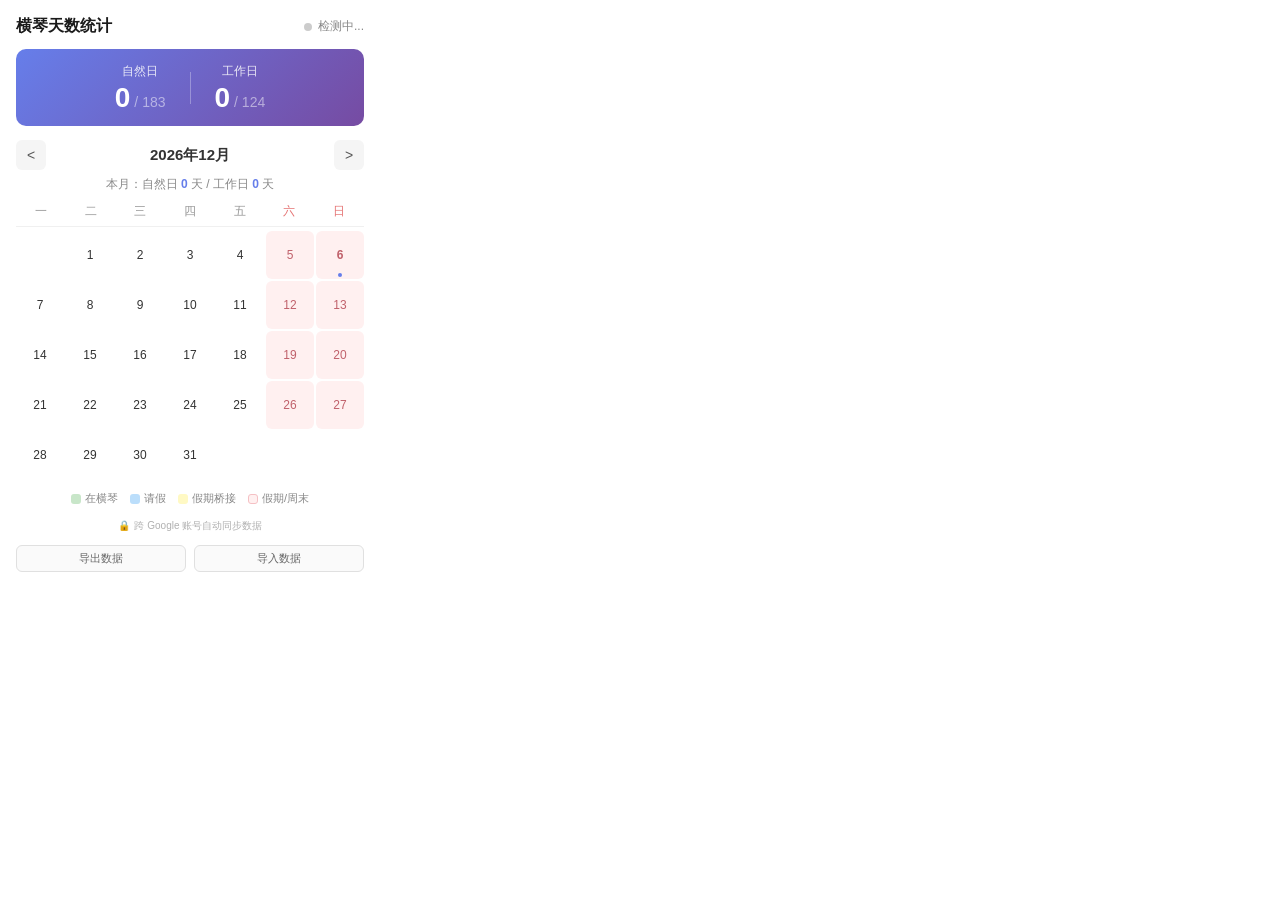
==== popup/popup.html @ 44007762 "feat: v2.2.0 导出/导入数据、启动性能优化 - 新增导出/导入按钮，备份恢复 day_* 状态为 JSON 文件 - 启动分层加载：sync 优先渲染，GPS 日志延迟加载 - 取消手动标" ====
<!DOCTYPE html>
<html lang="zh-CN">
<head>
  <meta charset="UTF-8">
  <meta name="viewport" content="width=device-width, initial-scale=1.0">
  <title>横琴驻留统计</title>
  <link rel="stylesheet" href="popup.css">
</head>
<body>
  <div class="container">
    <!-- 标题栏 -->
    <header class="header">
      <h1>横琴天数统计</h1>
      <div class="location-status" id="locationStatus">
        <span class="status-dot" id="statusDot"></span>
        <span id="statusText">检测中...</span>
      </div>
    </header>

    <!-- 年度统计 -->
    <div class="stats-bar">
      <div class="stat-item">
        <span class="stat-label">自然日</span>
        <div class="stat-numbers">
          <span class="stat-value" id="naturalDays">0</span>
          <span class="stat-target">/ 183</span>
        </div>
      </div>
      <div class="stat-divider"></div>
      <div class="stat-item">
        <span class="stat-label">工作日</span>
        <div class="stat-numbers">
          <span class="stat-value" id="workDays">0</span>
          <span class="stat-target">/ 124</span>
        </div>
      </div>
    </div>

    <!-- 月份导航 -->
    <div class="month-nav">
      <button class="nav-btn" id="prevMonth">&lt;</button>
      <span class="month-title" id="monthTitle">2026年1月</span>
      <button class="nav-btn" id="nextMonth">&gt;</button>
    </div>

    <!-- 当月小统计 -->
    <div class="month-stats" id="monthStats">
      <span>本月：自然日 <strong id="monthNatural">0</strong> 天 / 工作日 <strong id="monthWork">0</strong> 天</span>
    </div>

    <!-- 日历 -->
    <div class="calendar">
      <div class="calendar-header">
        <span>一</span><span>二</span><span>三</span><span>四</span><span>五</span>
        <span class="weekend">六</span><span class="weekend">日</span>
      </div>
      <div class="calendar-body" id="calendarBody"></div>
    </div>

    <!-- 图例 -->
    <div class="legend">
      <div class="legend-item">
        <span class="legend-dot hengqin"></span><span>在横琴</span>
      </div>
      <div class="legend-item">
        <span class="legend-dot leave"></span><span>请假</span>
      </div>
      <div class="legend-item">
        <span class="legend-dot bridged"></span><span>假期桥接</span>
      </div>
      <div class="legend-item">
        <span class="legend-dot holiday"></span><span>假期/周末</span>
      </div>
    </div>

    <div class="privacy-note">
      <span class="privacy-icon">&#x1f512;</span>
      跨 Google 账号自动同步数据
    </div>

    <div class="data-actions">
      <button class="data-btn" id="exportBtn">导出数据</button>
      <button class="data-btn" id="importBtn">导入数据</button>
      <input type="file" id="importFile" accept=".json" style="display:none">
      <div class="data-msg" id="dataMsg"></div>
    </div>
  </div>

  <script src="../utils/holidays.js"></script>
  <script src="../utils/location.js"></script>
  <script src="../utils/calculator.js"></script>
  <script src="popup.js"></script>
</body>
</html>
---- popup/popup.css ----
* {
  margin: 0;
  padding: 0;
  box-sizing: border-box;
}

body {
  width: 380px;
  height: min-content;
  font-family: -apple-system, BlinkMacSystemFont, "Segoe UI", "PingFang SC",
    "Hiragino Sans GB", "Microsoft YaHei", sans-serif;
  font-size: 13px;
  color: #333;
  background: #fff;
  overflow: hidden;
}

.container {
  padding: 16px;
}

/* 标题栏 */
.header {
  display: flex;
  justify-content: space-between;
  align-items: center;
  margin-bottom: 12px;
}

.header h1 {
  font-size: 16px;
  font-weight: 600;
  color: #1a1a1a;
}

.location-status {
  display: flex;
  align-items: center;
  gap: 6px;
  font-size: 12px;
  color: #888;
}

.status-dot {
  width: 8px;
  height: 8px;
  border-radius: 50%;
  background: #ccc;
}

.status-dot.active {
  background: #4CAF50;
  box-shadow: 0 0 4px rgba(76, 175, 80, 0.5);
}

.status-dot.inactive {
  background: #999;
}

.status-dot.error {
  background: #f44336;
}

/* 年度统计 */
.stats-bar {
  display: flex;
  align-items: center;
  justify-content: center;
  background: linear-gradient(135deg, #667eea 0%, #764ba2 100%);
  border-radius: 10px;
  padding: 14px 20px;
  margin-bottom: 14px;
  color: #fff;
}

.stat-item {
  display: flex;
  flex-direction: column;
  align-items: center;
  gap: 4px;
}

.stat-label {
  font-size: 12px;
  opacity: 0.85;
}

.stat-numbers {
  display: flex;
  align-items: baseline;
  gap: 4px;
}

.stat-value {
  font-size: 28px;
  font-weight: 700;
  line-height: 1;
}

.stat-target {
  font-size: 14px;
  opacity: 0.5;
  font-weight: 400;
}

.stat-divider {
  width: 1px;
  height: 32px;
  background: rgba(255, 255, 255, 0.3);
  margin: 0 24px;
}

/* 月份导航 */
.month-nav {
  display: flex;
  align-items: center;
  justify-content: space-between;
  margin-bottom: 6px;
}

.month-title {
  font-size: 15px;
  font-weight: 600;
}

.nav-btn {
  width: 30px;
  height: 30px;
  border: none;
  background: #f5f5f5;
  border-radius: 6px;
  cursor: pointer;
  font-size: 14px;
  color: #555;
  display: flex;
  align-items: center;
  justify-content: center;
  transition: background 0.15s;
}

.nav-btn:hover {
  background: #e8e8e8;
}

/* 当月统计 */
.month-stats {
  text-align: center;
  font-size: 12px;
  color: #888;
  margin-bottom: 10px;
}

.month-stats strong {
  color: #667eea;
}

/* 日历 */
.calendar {
  margin-bottom: 12px;
}

.calendar-header {
  display: grid;
  grid-template-columns: repeat(7, 1fr);
  text-align: center;
  font-size: 12px;
  color: #999;
  padding-bottom: 6px;
  border-bottom: 1px solid #f0f0f0;
  margin-bottom: 4px;
}

.calendar-header .weekend {
  color: #e57373;
}

.calendar-body {
  display: grid;
  grid-template-columns: repeat(7, 1fr);
  gap: 2px;
}

.calendar-day {
  position: relative;
  aspect-ratio: 1;
  display: flex;
  align-items: center;
  justify-content: center;
  border-radius: 6px;
  font-size: 12px;
  cursor: pointer;
  transition: all 0.15s;
  user-select: none;
}

.calendar-day:hover {
  outline: 2px solid #667eea;
  outline-offset: -2px;
}

.calendar-day.empty {
  cursor: default;
}

.calendar-day.empty:hover {
  outline: none;
}

.calendar-day.today {
  font-weight: 700;
}

.calendar-day.today::after {
  content: '';
  position: absolute;
  bottom: 2px;
  left: 50%;
  transform: translateX(-50%);
  width: 4px;
  height: 4px;
  border-radius: 50%;
  background: #667eea;
}

/* 非工作日（周末/假期）底色 */
.calendar-day.non-workday {
  color: #c0616b;
  background: #fff0f0;
}

/* 在横琴 */
.calendar-day.status-hengqin {
  background: #c8e6c9;
  color: #2e7d32;
  font-weight: 600;
}

/* 请假 */
.calendar-day.status-leave {
  background: #bbdefb;
  color: #1565c0;
  font-weight: 600;
}

/* 桥接 */
.calendar-day.status-bridged {
  background: #fff9c4;
  color: #f9a825;
  font-weight: 600;
}

/* 假期标记小角标 */
.calendar-day .holiday-badge {
  position: absolute;
  top: 1px;
  right: 2px;
  font-size: 8px;
  color: #e57373;
  line-height: 1;
}

/* 请假小标记 */
.calendar-day .leave-badge {
  position: absolute;
  bottom: 1px;
  right: 2px;
  font-size: 7px;
  color: #1565c0;
  line-height: 1;
}

/* 手动标记在横琴 */
.calendar-day .manual-badge {
  position: absolute;
  bottom: 1px;
  left: 2px;
  font-size: 7px;
  color: #2e7d32;
  line-height: 1;
}

/* 调休上班标记 */
.calendar-day .work-override-badge {
  position: absolute;
  top: 1px;
  left: 2px;
  font-size: 7px;
  color: #ff9800;
  line-height: 1;
}

/* 图例 */
.legend {
  display: flex;
  justify-content: center;
  gap: 12px;
  flex-wrap: wrap;
  margin-bottom: 8px;
}

.legend-item {
  display: flex;
  align-items: center;
  gap: 4px;
  font-size: 11px;
  color: #888;
}

.legend-dot {
  width: 10px;
  height: 10px;
  border-radius: 3px;
}

.legend-dot.hengqin {
  background: #c8e6c9;
}

.legend-dot.leave {
  background: #bbdefb;
}

.legend-dot.bridged {
  background: #fff9c4;
}

.legend-dot.holiday {
  background: #fff0f0;
  border: 1px solid #f5c0c4;
}

.privacy-note {
  text-align: center;
  font-size: 10px;
  color: #b0b0b0;
  line-height: 1.5;
  padding: 4px 8px;
}

.privacy-icon {
  font-size: 10px;
  margin-right: 2px;
}

/* 导出/导入按钮 */
.data-actions {
  display: flex;
  align-items: center;
  gap: 8px;
  margin-top: 8px;
  flex-wrap: wrap;
}

.data-btn {
  flex: 1;
  padding: 5px 0;
  border: 1px solid #e0e0e0;
  border-radius: 6px;
  background: #fafafa;
  color: #666;
  font-size: 11px;
  cursor: pointer;
  transition: background 0.15s, border-color 0.15s;
}

.data-btn:hover {
  background: #f0f0ff;
  border-color: #667eea;
  color: #667eea;
}

.data-msg {
  width: 100%;
  text-align: center;
  font-size: 11px;
  color: #4CAF50;
  min-height: 16px;
  line-height: 16px;
}

.data-msg.error {
  color: #f44336;
}

/* 右键菜单 */
.context-menu {
  position: fixed;
  background: #fff;
  border: 1px solid #e0e0e0;
  border-radius: 8px;
  box-shadow: 0 4px 16px rgba(0, 0, 0, 0.15);
  z-index: 200;
  min-width: 140px;
  overflow: hidden;
}

.context-menu-header {
  padding: 8px 12px 4px;
  font-size: 11px;
  color: #999;
  border-bottom: 1px solid #f0f0f0;
}

.context-menu-item {
  padding: 8px 12px;
  font-size: 13px;
  color: #333;
  cursor: pointer;
  transition: background 0.1s;
}

.context-menu-item:hover {
  background: #f0f0ff;
  color: #667eea;
}

.context-menu-divider {
  height: 1px;
  background: #f0f0f0;
  margin: 2px 0;
}

/* 点击日期的提示框 */
.day-tooltip {
  position: fixed;
  background: #333;
  color: #fff;
  padding: 6px 10px;
  border-radius: 6px;
  font-size: 12px;
  pointer-events: none;
  z-index: 100;
  white-space: nowrap;
  box-shadow: 0 2px 8px rgba(0, 0, 0, 0.2);
}
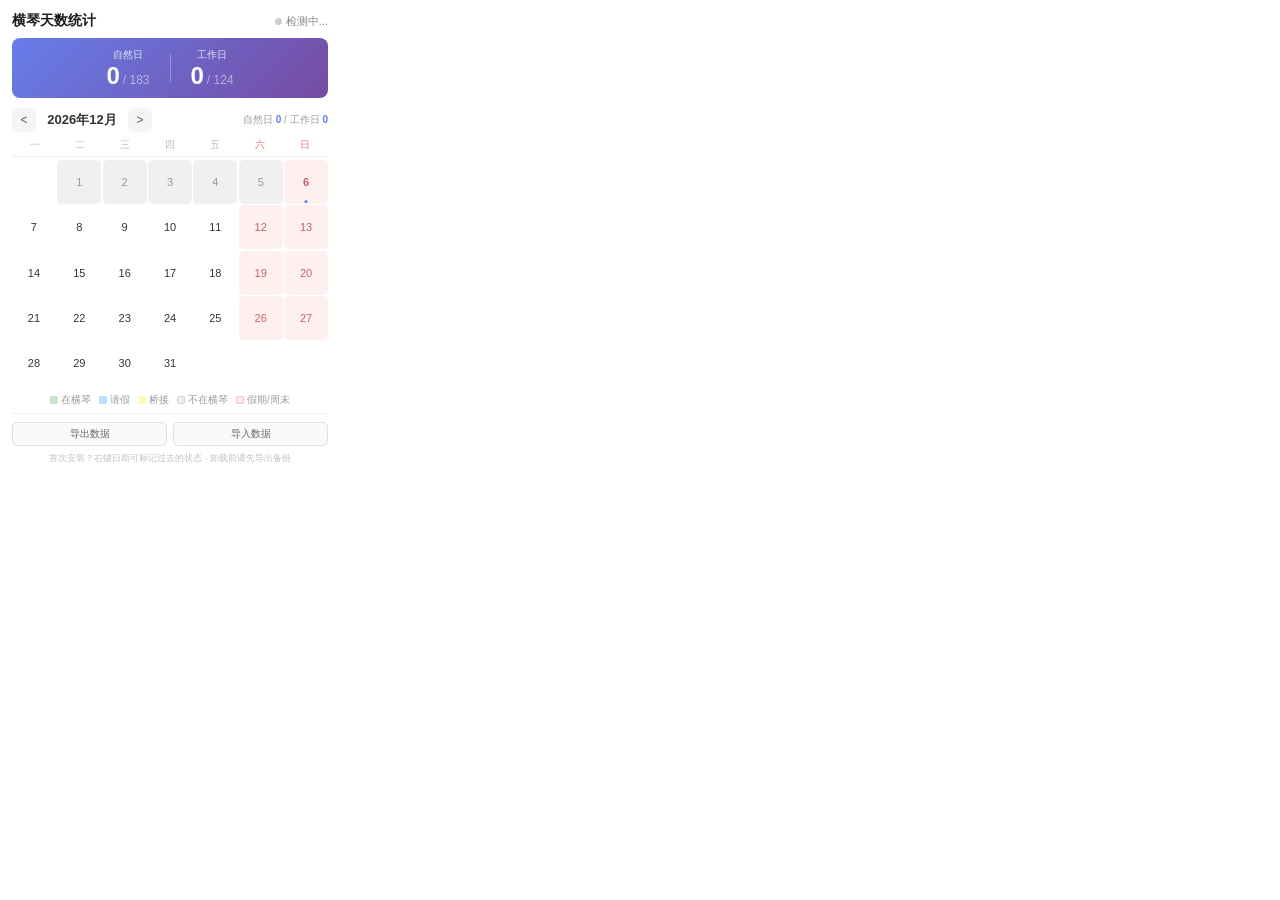
==== commit 8e0b0cbf: "feat: v2.3.0 紧凑布局重构、不在横琴灰色标记、底部提示说明 - popup 宽度 380→340px，间距/字号全面收紧 - 月份导航与当月统计合并为一行 - 导出/导入与提示文案整合到底" ====
--- a/popup/popup.html
+++ b/popup/popup.html
@@ -36,16 +36,16 @@
       </div>
     </div>
 
-    <!-- 月份导航 -->
-    <div class="month-nav">
-      <button class="nav-btn" id="prevMonth">&lt;</button>
-      <span class="month-title" id="monthTitle">2026年1月</span>
-      <button class="nav-btn" id="nextMonth">&gt;</button>
-    </div>
-
-    <!-- 当月小统计 -->
-    <div class="month-stats" id="monthStats">
-      <span>本月：自然日 <strong id="monthNatural">0</strong> 天 / 工作日 <strong id="monthWork">0</strong> 天</span>
+    <!-- 月份导航 + 当月统计 -->
+    <div class="month-bar">
+      <div class="month-nav">
+        <button class="nav-btn" id="prevMonth">&lt;</button>
+        <span class="month-title" id="monthTitle">2026年1月</span>
+        <button class="nav-btn" id="nextMonth">&gt;</button>
+      </div>
+      <div class="month-stats" id="monthStats">
+        <span>自然日 <strong id="monthNatural">0</strong> / 工作日 <strong id="monthWork">0</strong></span>
+      </div>
     </div>
 
     <!-- 日历 -->
@@ -66,23 +66,27 @@
         <span class="legend-dot leave"></span><span>请假</span>
       </div>
       <div class="legend-item">
-        <span class="legend-dot bridged"></span><span>假期桥接</span>
+        <span class="legend-dot bridged"></span><span>桥接</span>
+      </div>
+      <div class="legend-item">
+        <span class="legend-dot absent"></span><span>不在横琴</span>
       </div>
       <div class="legend-item">
         <span class="legend-dot holiday"></span><span>假期/周末</span>
       </div>
     </div>
 
-    <div class="privacy-note">
-      <span class="privacy-icon">&#x1f512;</span>
-      跨 Google 账号自动同步数据
-    </div>
-
-    <div class="data-actions">
-      <button class="data-btn" id="exportBtn">导出数据</button>
-      <button class="data-btn" id="importBtn">导入数据</button>
-      <input type="file" id="importFile" accept=".json" style="display:none">
+    <!-- 底部 -->
+    <div class="footer">
+      <div class="data-actions">
+        <button class="data-btn" id="exportBtn">导出数据</button>
+        <button class="data-btn" id="importBtn">导入数据</button>
+        <input type="file" id="importFile" accept=".json" style="display:none">
+      </div>
       <div class="data-msg" id="dataMsg"></div>
+      <div class="footer-tips">
+        首次安装？右键日期可标记过去的状态 · 卸载前请先导出备份
+      </div>
     </div>
   </div>
 
--- a/popup/popup.css
+++ b/popup/popup.css
@@ -5,18 +5,18 @@
 }
 
 body {
-  width: 380px;
+  width: 340px;
   height: min-content;
   font-family: -apple-system, BlinkMacSystemFont, "Segoe UI", "PingFang SC",
     "Hiragino Sans GB", "Microsoft YaHei", sans-serif;
-  font-size: 13px;
+  font-size: 12px;
   color: #333;
   background: #fff;
   overflow: hidden;
 }
 
 .container {
-  padding: 16px;
+  padding: 12px;
 }
 
 /* 标题栏 */
@@ -24,11 +24,11 @@
   display: flex;
   justify-content: space-between;
   align-items: center;
-  margin-bottom: 12px;
+  margin-bottom: 8px;
 }
 
 .header h1 {
-  font-size: 16px;
+  font-size: 14px;
   font-weight: 600;
   color: #1a1a1a;
 }
@@ -36,21 +36,21 @@
 .location-status {
   display: flex;
   align-items: center;
-  gap: 6px;
-  font-size: 12px;
+  gap: 4px;
+  font-size: 11px;
   color: #888;
 }
 
 .status-dot {
-  width: 8px;
-  height: 8px;
+  width: 7px;
+  height: 7px;
   border-radius: 50%;
   background: #ccc;
 }
 
 .status-dot.active {
   background: #4CAF50;
-  box-shadow: 0 0 4px rgba(76, 175, 80, 0.5);
+  box-shadow: 0 0 3px rgba(76, 175, 80, 0.5);
 }
 
 .status-dot.inactive {
@@ -67,9 +67,9 @@
   align-items: center;
   justify-content: center;
   background: linear-gradient(135deg, #667eea 0%, #764ba2 100%);
-  border-radius: 10px;
-  padding: 14px 20px;
-  margin-bottom: 14px;
+  border-radius: 8px;
+  padding: 10px 16px;
+  margin-bottom: 10px;
   color: #fff;
 }
 
@@ -77,60 +77,68 @@
   display: flex;
   flex-direction: column;
   align-items: center;
-  gap: 4px;
+  gap: 2px;
 }
 
 .stat-label {
-  font-size: 12px;
+  font-size: 10px;
   opacity: 0.85;
 }
 
 .stat-numbers {
   display: flex;
   align-items: baseline;
-  gap: 4px;
+  gap: 3px;
 }
 
 .stat-value {
-  font-size: 28px;
+  font-size: 24px;
   font-weight: 700;
   line-height: 1;
 }
 
 .stat-target {
-  font-size: 14px;
+  font-size: 12px;
   opacity: 0.5;
   font-weight: 400;
 }
 
 .stat-divider {
   width: 1px;
-  height: 32px;
+  height: 28px;
   background: rgba(255, 255, 255, 0.3);
-  margin: 0 24px;
-}
-
-/* 月份导航 */
-.month-nav {
+  margin: 0 20px;
+}
+
+/* 月份导航 + 当月统计合并一行 */
+.month-bar {
   display: flex;
   align-items: center;
   justify-content: space-between;
   margin-bottom: 6px;
 }
 
+.month-nav {
+  display: flex;
+  align-items: center;
+  gap: 6px;
+}
+
 .month-title {
-  font-size: 15px;
+  font-size: 13px;
   font-weight: 600;
+  min-width: 80px;
+  text-align: center;
 }
 
 .nav-btn {
-  width: 30px;
-  height: 30px;
+  width: 24px;
+  height: 24px;
   border: none;
   background: #f5f5f5;
-  border-radius: 6px;
+  border-radius: 5px;
   cursor: pointer;
-  font-size: 14px;
+  font-size: 12px;
   color: #555;
   display: flex;
   align-items: center;
@@ -142,12 +150,9 @@
   background: #e8e8e8;
 }
 
-/* 当月统计 */
 .month-stats {
-  text-align: center;
-  font-size: 12px;
-  color: #888;
-  margin-bottom: 10px;
+  font-size: 10px;
+  color: #999;
 }
 
 .month-stats strong {
@@ -156,18 +161,18 @@
 
 /* 日历 */
 .calendar {
-  margin-bottom: 12px;
+  margin-bottom: 8px;
 }
 
 .calendar-header {
   display: grid;
   grid-template-columns: repeat(7, 1fr);
   text-align: center;
-  font-size: 12px;
-  color: #999;
-  padding-bottom: 6px;
+  font-size: 10px;
+  color: #bbb;
+  padding-bottom: 4px;
   border-bottom: 1px solid #f0f0f0;
-  margin-bottom: 4px;
+  margin-bottom: 3px;
 }
 
 .calendar-header .weekend {
@@ -177,7 +182,7 @@
 .calendar-body {
   display: grid;
   grid-template-columns: repeat(7, 1fr);
-  gap: 2px;
+  gap: 1.5px;
 }
 
 .calendar-day {
@@ -186,16 +191,16 @@
   display: flex;
   align-items: center;
   justify-content: center;
-  border-radius: 6px;
-  font-size: 12px;
+  border-radius: 5px;
+  font-size: 11px;
   cursor: pointer;
   transition: all 0.15s;
   user-select: none;
 }
 
 .calendar-day:hover {
-  outline: 2px solid #667eea;
-  outline-offset: -2px;
+  outline: 1.5px solid #667eea;
+  outline-offset: -1.5px;
 }
 
 .calendar-day.empty {
@@ -213,11 +218,11 @@
 .calendar-day.today::after {
   content: '';
   position: absolute;
-  bottom: 2px;
+  bottom: 1px;
   left: 50%;
   transform: translateX(-50%);
-  width: 4px;
-  height: 4px;
+  width: 3px;
+  height: 3px;
   border-radius: 50%;
   background: #667eea;
 }
@@ -249,42 +254,45 @@
   font-weight: 600;
 }
 
-/* 假期标记小角标 */
+/* 不在横琴 */
+.calendar-day.status-absent {
+  background: #f0f0f0;
+  color: #999;
+}
+
+/* 角标 */
 .calendar-day .holiday-badge {
   position: absolute;
   top: 1px;
-  right: 2px;
-  font-size: 8px;
+  right: 1px;
+  font-size: 7px;
   color: #e57373;
   line-height: 1;
 }
 
-/* 请假小标记 */
 .calendar-day .leave-badge {
   position: absolute;
   bottom: 1px;
-  right: 2px;
-  font-size: 7px;
+  right: 1px;
+  font-size: 6px;
   color: #1565c0;
   line-height: 1;
 }
 
-/* 手动标记在横琴 */
 .calendar-day .manual-badge {
   position: absolute;
   bottom: 1px;
-  left: 2px;
-  font-size: 7px;
+  left: 1px;
+  font-size: 6px;
   color: #2e7d32;
   line-height: 1;
 }
 
-/* 调休上班标记 */
 .calendar-day .work-override-badge {
   position: absolute;
   top: 1px;
-  left: 2px;
-  font-size: 7px;
+  left: 1px;
+  font-size: 6px;
   color: #ff9800;
   line-height: 1;
 }
@@ -293,23 +301,23 @@
 .legend {
   display: flex;
   justify-content: center;
-  gap: 12px;
+  gap: 8px;
   flex-wrap: wrap;
-  margin-bottom: 8px;
+  margin-bottom: 6px;
 }
 
 .legend-item {
   display: flex;
   align-items: center;
-  gap: 4px;
-  font-size: 11px;
-  color: #888;
+  gap: 3px;
+  font-size: 10px;
+  color: #999;
 }
 
 .legend-dot {
-  width: 10px;
-  height: 10px;
-  border-radius: 3px;
+  width: 8px;
+  height: 8px;
+  border-radius: 2px;
 }
 
 .legend-dot.hengqin {
@@ -322,6 +330,11 @@
 
 .legend-dot.bridged {
   background: #fff9c4;
+}
+
+.legend-dot.absent {
+  background: #f0f0f0;
+  border: 1px solid #d0d0d0;
 }
 
 .legend-dot.holiday {
@@ -329,36 +342,27 @@
   border: 1px solid #f5c0c4;
 }
 
-.privacy-note {
-  text-align: center;
-  font-size: 10px;
-  color: #b0b0b0;
-  line-height: 1.5;
-  padding: 4px 8px;
-}
-
-.privacy-icon {
-  font-size: 10px;
-  margin-right: 2px;
-}
-
-/* 导出/导入按钮 */
+/* 底部区域 */
+.footer {
+  border-top: 1px solid #f0f0f0;
+  padding-top: 8px;
+  margin-top: 2px;
+}
+
 .data-actions {
   display: flex;
   align-items: center;
-  gap: 8px;
-  margin-top: 8px;
-  flex-wrap: wrap;
+  gap: 6px;
 }
 
 .data-btn {
   flex: 1;
-  padding: 5px 0;
+  padding: 4px 0;
   border: 1px solid #e0e0e0;
-  border-radius: 6px;
+  border-radius: 5px;
   background: #fafafa;
   color: #666;
-  font-size: 11px;
+  font-size: 10px;
   cursor: pointer;
   transition: background 0.15s, border-color 0.15s;
 }
@@ -372,14 +376,26 @@
 .data-msg {
   width: 100%;
   text-align: center;
-  font-size: 11px;
+  font-size: 10px;
   color: #4CAF50;
-  min-height: 16px;
-  line-height: 16px;
+  min-height: 0;
+  line-height: 14px;
+}
+
+.data-msg:empty {
+  display: none;
 }
 
 .data-msg.error {
   color: #f44336;
+}
+
+.footer-tips {
+  margin-top: 6px;
+  font-size: 9px;
+  color: #c0c0c0;
+  line-height: 1.5;
+  text-align: center;
 }
 
 /* 右键菜单 */
@@ -395,15 +411,15 @@
 }
 
 .context-menu-header {
-  padding: 8px 12px 4px;
-  font-size: 11px;
+  padding: 6px 10px 4px;
+  font-size: 10px;
   color: #999;
   border-bottom: 1px solid #f0f0f0;
 }
 
 .context-menu-item {
-  padding: 8px 12px;
-  font-size: 13px;
+  padding: 7px 10px;
+  font-size: 12px;
   color: #333;
   cursor: pointer;
   transition: background 0.1s;
@@ -420,14 +436,14 @@
   margin: 2px 0;
 }
 
-/* 点击日期的提示框 */
+/* 提示框 */
 .day-tooltip {
   position: fixed;
   background: #333;
   color: #fff;
-  padding: 6px 10px;
-  border-radius: 6px;
-  font-size: 12px;
+  padding: 5px 8px;
+  border-radius: 5px;
+  font-size: 11px;
   pointer-events: none;
   z-index: 100;
   white-space: nowrap;
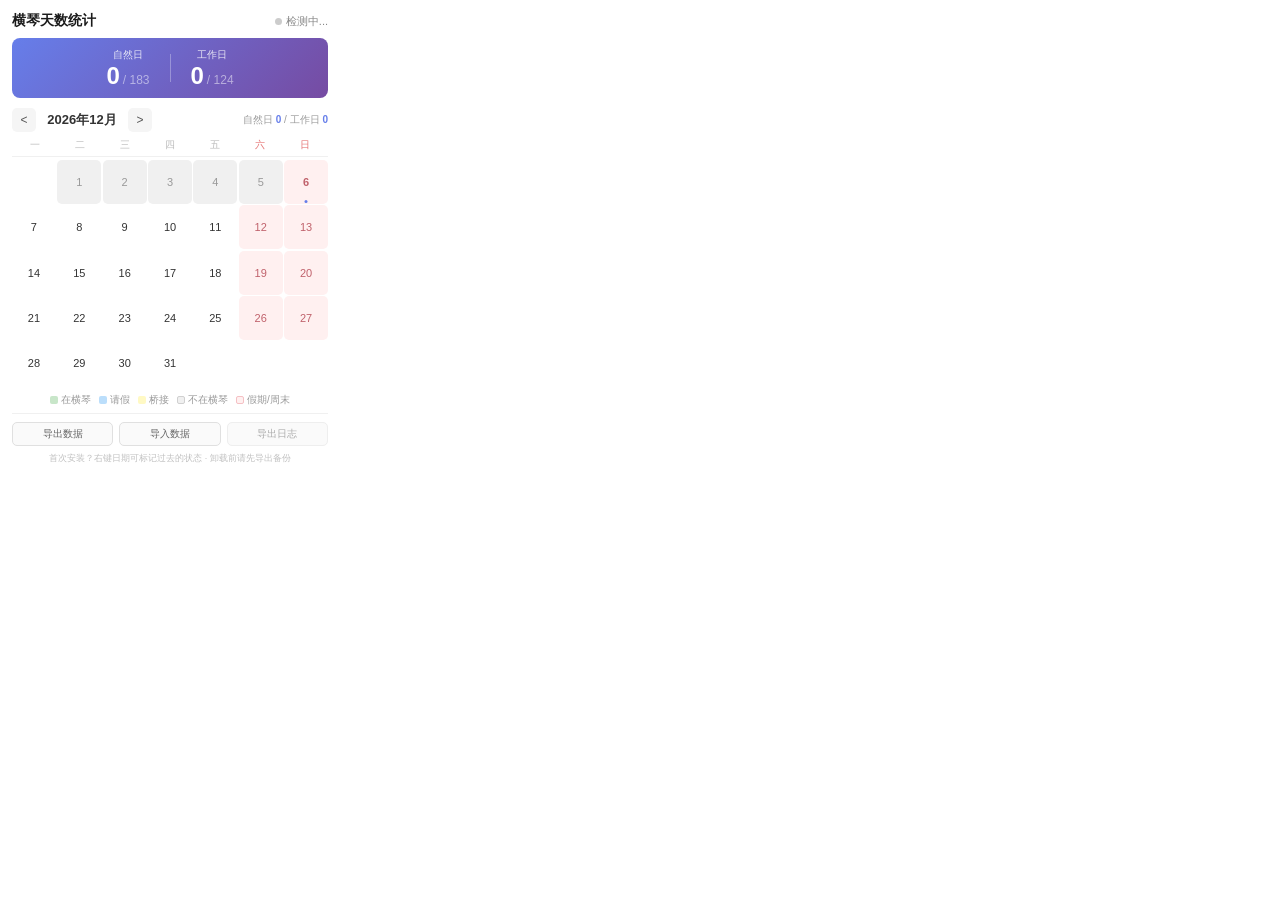
==== commit fdf1a047: "feat: 导出调试日志、取消假日右键禁用 - 新增"导出日志"按钮，导出 GPS 定位记录和错误日志 - 所有日期均可右键标记（不再禁用法定假日）  Co-Authored-By: Claude O" ====
--- a/popup/popup.html
+++ b/popup/popup.html
@@ -81,6 +81,7 @@
       <div class="data-actions">
         <button class="data-btn" id="exportBtn">导出数据</button>
         <button class="data-btn" id="importBtn">导入数据</button>
+        <button class="data-btn secondary" id="exportLogsBtn">导出日志</button>
         <input type="file" id="importFile" accept=".json" style="display:none">
       </div>
       <div class="data-msg" id="dataMsg"></div>
--- a/popup/popup.css
+++ b/popup/popup.css
@@ -371,6 +371,11 @@
   background: #f0f0ff;
   border-color: #667eea;
   color: #667eea;
+}
+
+.data-btn.secondary {
+  color: #aaa;
+  border-color: #eee;
 }
 
 .data-msg {
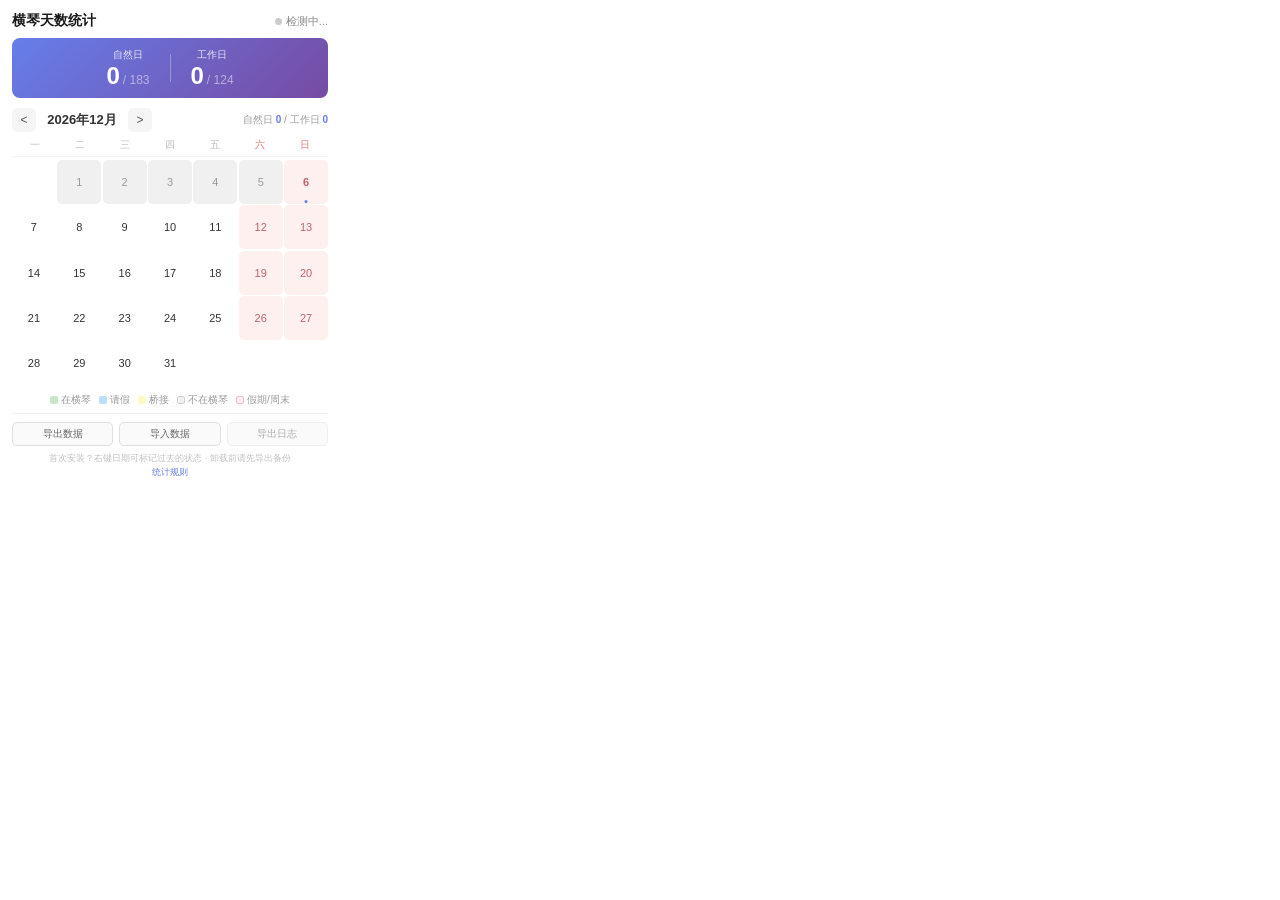
==== commit c015f1ef: "feat: 精简 tooltip、添加统计规则 info 面板 - tooltip 移除定位次数和拖拽圈选提示，只保留日期状态信息 - 底部新增「统计规则」链接，点击展开/收起规则说明面板 - 面板说" ====
--- a/popup/popup.html
+++ b/popup/popup.html
@@ -87,6 +87,18 @@
       <div class="data-msg" id="dataMsg"></div>
       <div class="footer-tips">
         首次安装？右键日期可标记过去的状态 · 卸载前请先导出备份
+        <br><a class="info-link" id="infoLink">统计规则</a>
+      </div>
+    </div>
+
+    <!-- 统计规则面板 -->
+    <div class="info-panel" id="infoPanel">
+      <div class="info-title">统计规则说明</div>
+      <div class="info-content">
+        <p><b>自然日</b>：工作日在横琴（GPS/手动标记/请假桥接）计入；非工作日仅通过假期桥接计入。请假按法定节假日处理。</p>
+        <p><b>工作日</b>：自然日集合 ∩ 工作日集合（周一至五非假日 + 调休上班日）。</p>
+        <p><b>假期桥接</b>：法定节假日段前一天和后一天都在横琴，则假期段内所有天自动桥接计入。</p>
+        <p><b>目标</b>：全年 183 自然日、124 工作日。</p>
       </div>
     </div>
   </div>
--- a/popup/popup.css
+++ b/popup/popup.css
@@ -201,6 +201,13 @@
 .calendar-day:hover {
   outline: 1.5px solid #667eea;
   outline-offset: -1.5px;
+}
+
+/* 多选选中状态 */
+.calendar-day.selected {
+  outline: 2px solid #667eea;
+  outline-offset: -2px;
+  z-index: 1;
 }
 
 .calendar-day.empty {
@@ -401,6 +408,55 @@
   color: #c0c0c0;
   line-height: 1.5;
   text-align: center;
+}
+
+/* 统计规则链接 */
+.info-link {
+  color: #667eea;
+  cursor: pointer;
+  text-decoration: none;
+}
+
+.info-link:hover {
+  text-decoration: underline;
+}
+
+/* 统计规则面板 */
+.info-panel {
+  display: none;
+  background: #f8f8fa;
+  border-radius: 6px;
+  padding: 10px 12px;
+  margin-top: 8px;
+}
+
+.info-panel.show {
+  display: block;
+}
+
+.info-title {
+  font-size: 11px;
+  font-weight: 600;
+  color: #555;
+  margin-bottom: 6px;
+}
+
+.info-content {
+  font-size: 10px;
+  color: #777;
+  line-height: 1.6;
+}
+
+.info-content p {
+  margin: 0 0 4px;
+}
+
+.info-content p:last-child {
+  margin-bottom: 0;
+}
+
+.info-content b {
+  color: #555;
 }
 
 /* 右键菜单 */
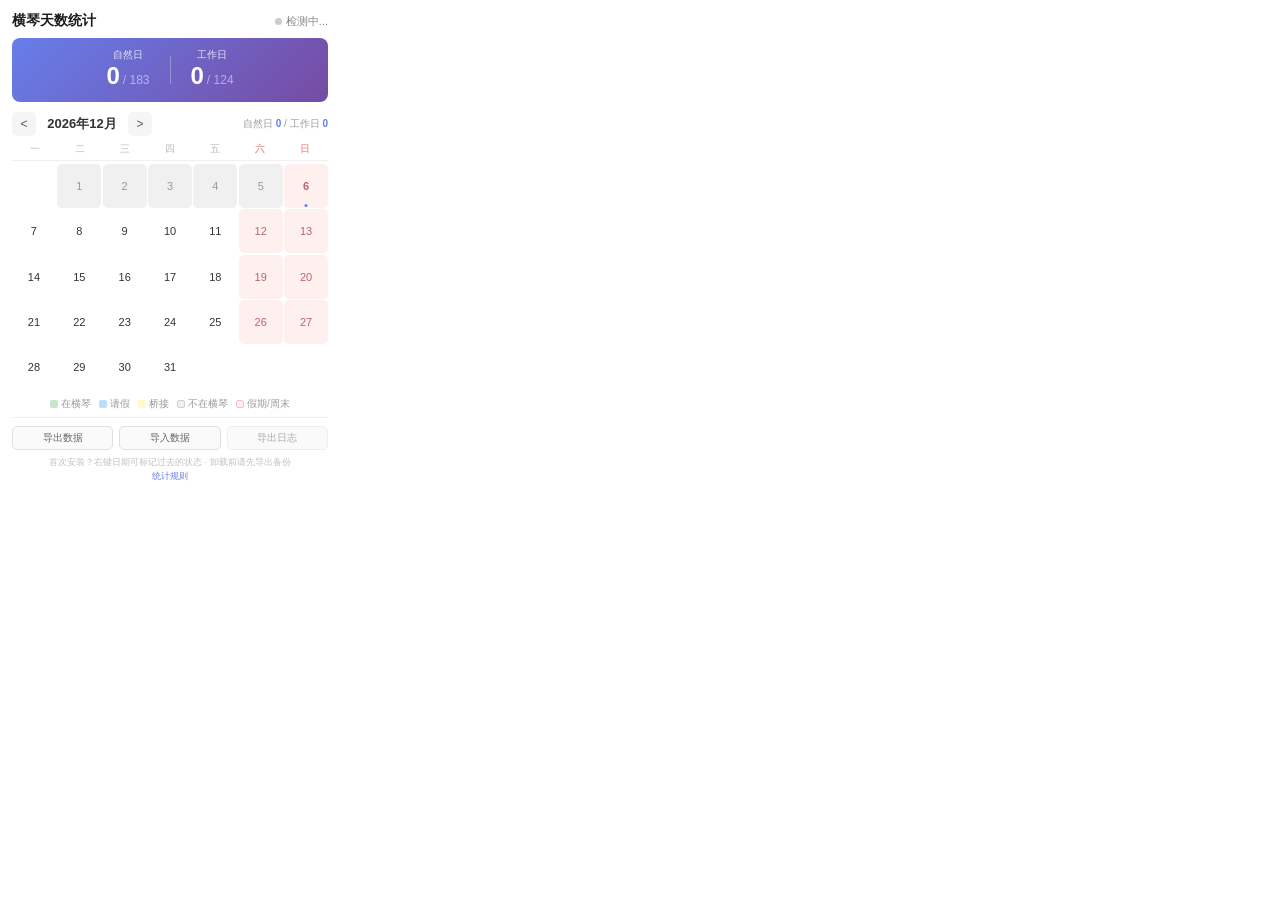
==== commit 117d48d7: "feat: 统计栏添加进度对比，显示超前/落后天数 根据时间进度计算期望天数，与实际天数对比： - 自然日按年度自然天进度、工作日按已过工作日占比计算 - 绿色超前、红色落后、灰色持平  Co-Aut" ====
--- a/popup/popup.html
+++ b/popup/popup.html
@@ -25,6 +25,7 @@
           <span class="stat-value" id="naturalDays">0</span>
           <span class="stat-target">/ 183</span>
         </div>
+        <span class="stat-pace" id="naturalPace"></span>
       </div>
       <div class="stat-divider"></div>
       <div class="stat-item">
@@ -33,6 +34,7 @@
           <span class="stat-value" id="workDays">0</span>
           <span class="stat-target">/ 124</span>
         </div>
+        <span class="stat-pace" id="workPace"></span>
       </div>
     </div>
 
--- a/popup/popup.css
+++ b/popup/popup.css
@@ -109,6 +109,17 @@
   background: rgba(255, 255, 255, 0.3);
   margin: 0 20px;
 }
+
+/* 进度文字 */
+.stat-pace {
+  font-size: 10px;
+  opacity: 0.9;
+  margin-top: 2px;
+}
+
+.stat-pace.ahead { color: #a5d6a7; }
+.stat-pace.behind { color: #ef9a9a; }
+.stat-pace.on-track { color: rgba(255,255,255,0.7); }
 
 /* 月份导航 + 当月统计合并一行 */
 .month-bar {
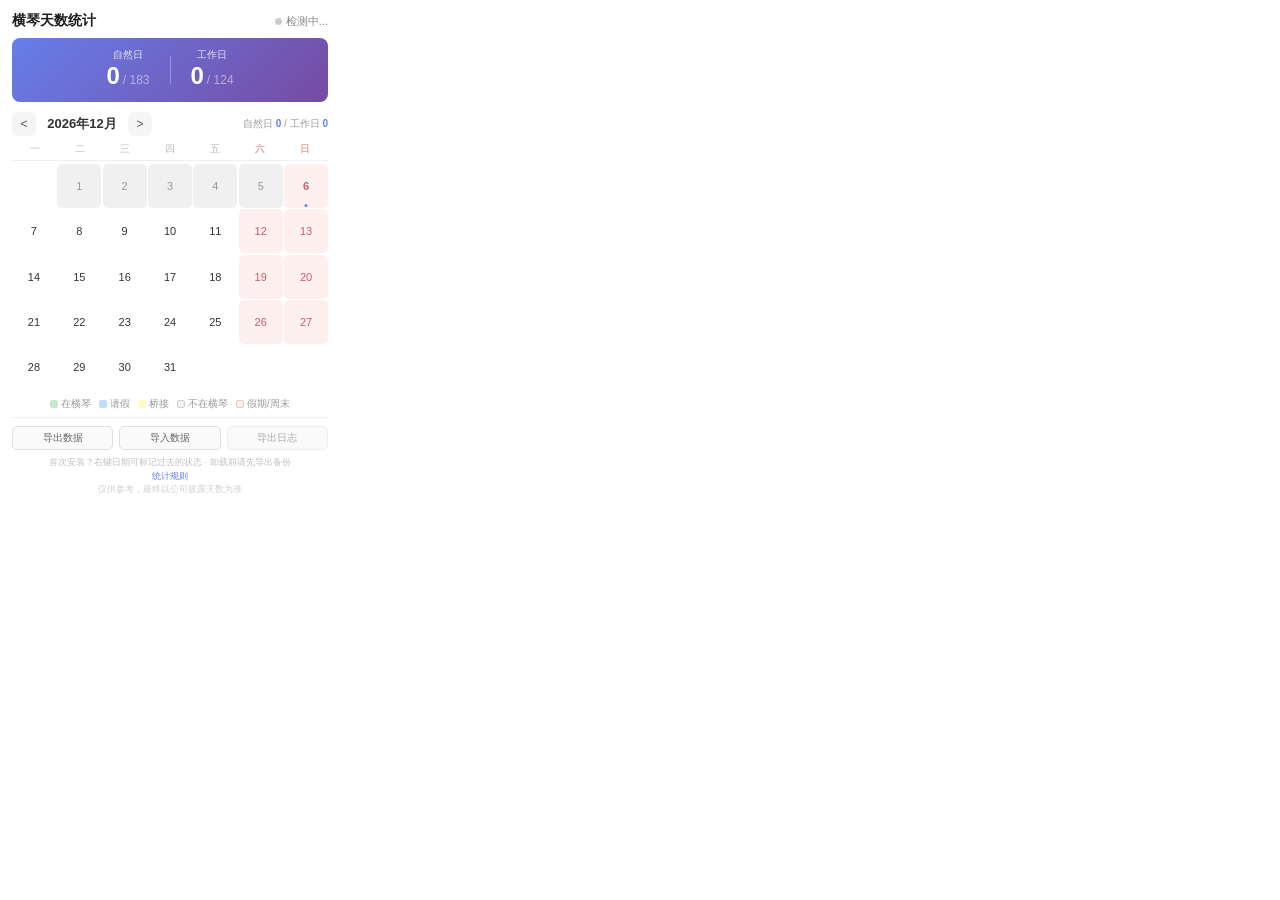
==== commit d501f9b3: "feat: v2.11.0 添加免责声明 + 定位策略悬浮详情 1. footer 底部添加温和免责声明「仅供参考，最终以公司披露天数为准」 2. 定位状态区域增加 hover tooltip，展示完" ====
--- a/popup/popup.html
+++ b/popup/popup.html
@@ -90,6 +90,7 @@
       <div class="footer-tips">
         首次安装？右键日期可标记过去的状态 · 卸载前请先导出备份
         <br><a class="info-link" id="infoLink">统计规则</a>
+        <br><span class="disclaimer">仅供参考，最终以公司披露天数为准</span>
       </div>
     </div>
 
--- a/popup/popup.css
+++ b/popup/popup.css
@@ -39,6 +39,7 @@
   gap: 4px;
   font-size: 11px;
   color: #888;
+  cursor: help;
 }
 
 .status-dot {
@@ -115,6 +116,7 @@
   font-size: 10px;
   opacity: 0.9;
   margin-top: 2px;
+  cursor: help;
 }
 
 .stat-pace.ahead { color: #a5d6a7; }
@@ -251,8 +253,9 @@
   background: #fff0f0;
 }
 
-/* 在横琴 */
-.calendar-day.status-hengqin {
+/* 在横琴（含非工作日手动标记） */
+.calendar-day.status-hengqin,
+.calendar-day.non-workday.status-hengqin {
   background: #c8e6c9;
   color: #2e7d32;
   font-weight: 600;
@@ -430,6 +433,10 @@
 
 .info-link:hover {
   text-decoration: underline;
+}
+
+.disclaimer {
+  color: #d0d0d0;
 }
 
 /* 统计规则面板 */
@@ -521,3 +528,9 @@
   white-space: nowrap;
   box-shadow: 0 2px 8px rgba(0, 0, 0, 0.2);
 }
+
+.day-tooltip.geo-tooltip {
+  white-space: normal;
+  max-width: 320px;
+  line-height: 1.5;
+}
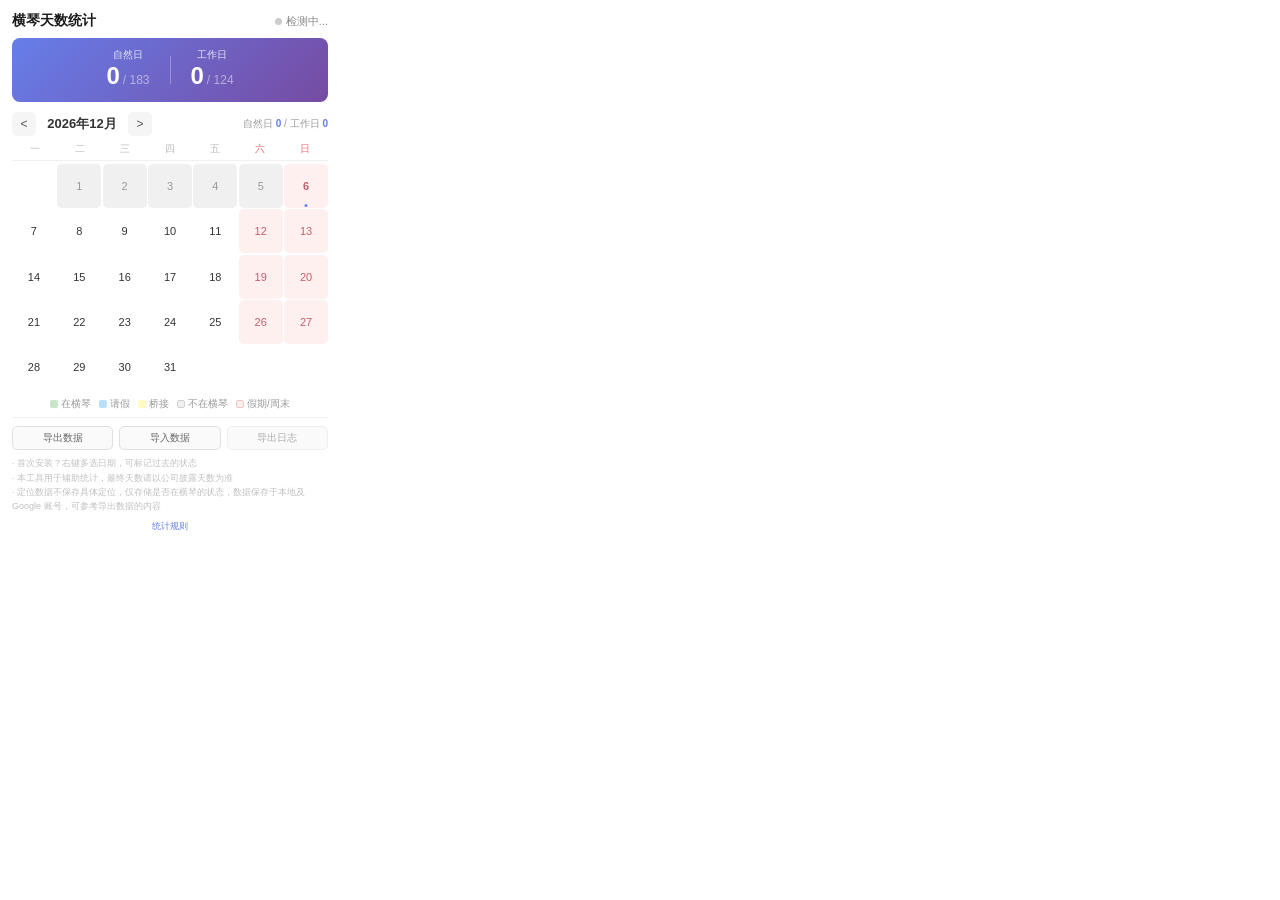
==== commit 8fc22bef: "feat: v2.12.0 重构底部说明区域，增加隐私与免责提示 底部 footer 改为三条左对齐说明： - 首次安装提示：右键多选日期可标记过去状态 - 免责声明：本工具用于辅助统计，最终以公司披" ====
--- a/popup/popup.html
+++ b/popup/popup.html
@@ -87,10 +87,13 @@
         <input type="file" id="importFile" accept=".json" style="display:none">
       </div>
       <div class="data-msg" id="dataMsg"></div>
-      <div class="footer-tips">
-        首次安装？右键日期可标记过去的状态 · 卸载前请先导出备份
-        <br><a class="info-link" id="infoLink">统计规则</a>
-        <br><span class="disclaimer">仅供参考，最终以公司披露天数为准</span>
+      <div class="footer-notes">
+        <p>· 首次安装？右键多选日期，可标记过去的状态</p>
+        <p>· 本工具用于辅助统计，最终天数请以公司披露天数为准</p>
+        <p>· 定位数据不保存具体定位，仅存储是否在横琴的状态，数据保存于本地及 Google 账号，可参考导出数据的内容</p>
+      </div>
+      <div class="footer-link">
+        <a class="info-link" id="infoLink">统计规则</a>
       </div>
     </div>
 
--- a/popup/popup.css
+++ b/popup/popup.css
@@ -416,16 +416,26 @@
   color: #f44336;
 }
 
-.footer-tips {
+.footer-notes {
   margin-top: 6px;
   font-size: 9px;
   color: #c0c0c0;
-  line-height: 1.5;
+  line-height: 1.6;
+  text-align: left;
+}
+
+.footer-notes p {
+  margin: 0;
+}
+
+.footer-link {
+  margin-top: 4px;
   text-align: center;
 }
 
 /* 统计规则链接 */
 .info-link {
+  font-size: 9px;
   color: #667eea;
   cursor: pointer;
   text-decoration: none;
@@ -433,10 +443,6 @@
 
 .info-link:hover {
   text-decoration: underline;
-}
-
-.disclaimer {
-  color: #d0d0d0;
 }
 
 /* 统计规则面板 */
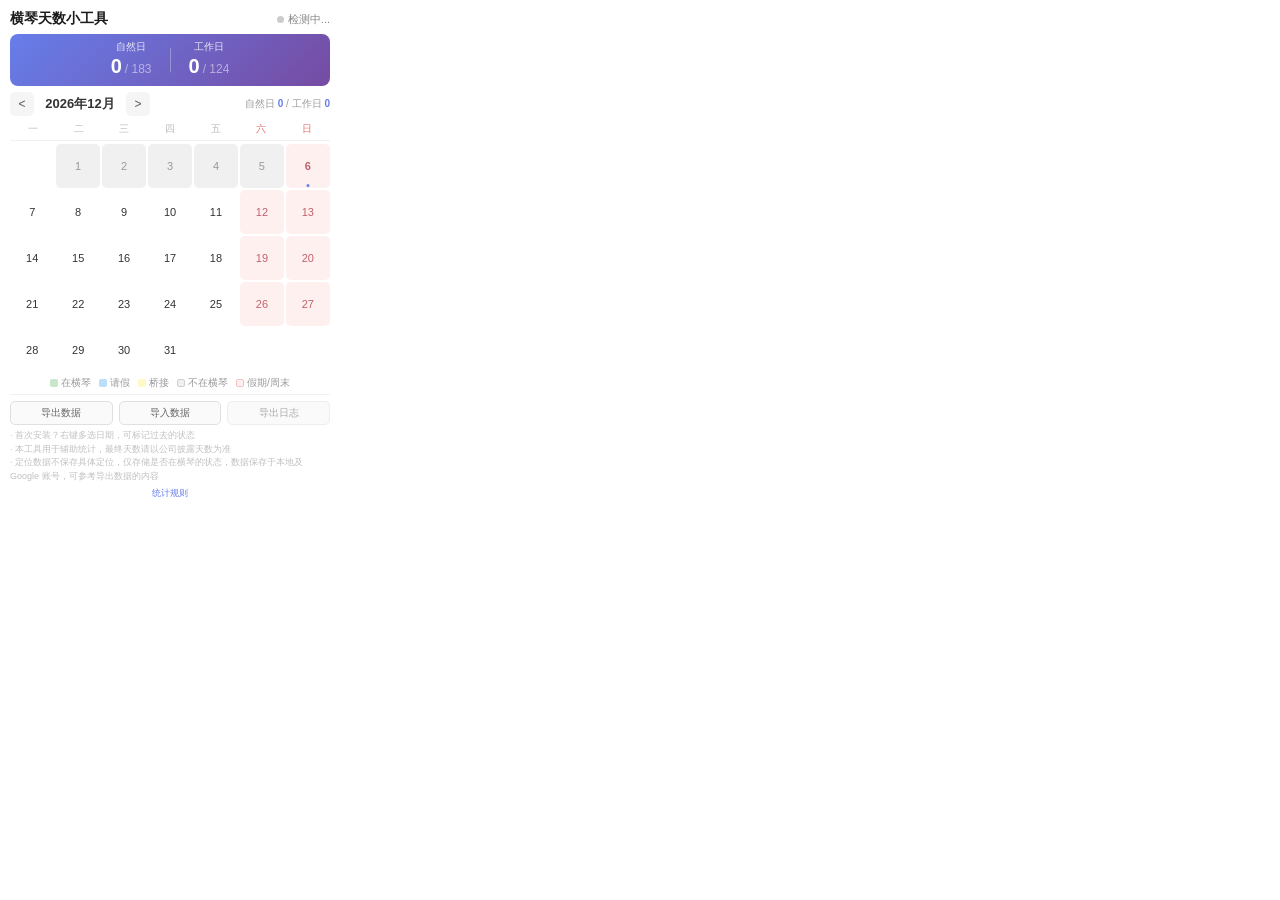
==== commit 948b0c28: "feat: v2.13.0 精简面板高度、消除滚动条、更名为横琴天数小工具 - 压缩容器/统计栏/日历/图例/底部各处间距，整体减少约 30-40px 高度 - html+body 均设置 overf" ====
--- a/popup/popup.html
+++ b/popup/popup.html
@@ -3,14 +3,14 @@
 <head>
   <meta charset="UTF-8">
   <meta name="viewport" content="width=device-width, initial-scale=1.0">
-  <title>横琴驻留统计</title>
+  <title>横琴天数小工具</title>
   <link rel="stylesheet" href="popup.css">
 </head>
 <body>
   <div class="container">
     <!-- 标题栏 -->
     <header class="header">
-      <h1>横琴天数统计</h1>
+      <h1>横琴天数小工具</h1>
       <div class="location-status" id="locationStatus">
         <span class="status-dot" id="statusDot"></span>
         <span id="statusText">检测中...</span>
--- a/popup/popup.css
+++ b/popup/popup.css
@@ -2,6 +2,10 @@
   margin: 0;
   padding: 0;
   box-sizing: border-box;
+}
+
+html, body {
+  overflow: hidden;
 }
 
 body {
@@ -12,11 +16,10 @@
   font-size: 12px;
   color: #333;
   background: #fff;
-  overflow: hidden;
 }
 
 .container {
-  padding: 12px;
+  padding: 10px;
 }
 
 /* 标题栏 */
@@ -24,7 +27,7 @@
   display: flex;
   justify-content: space-between;
   align-items: center;
-  margin-bottom: 8px;
+  margin-bottom: 6px;
 }
 
 .header h1 {
@@ -69,8 +72,8 @@
   justify-content: center;
   background: linear-gradient(135deg, #667eea 0%, #764ba2 100%);
   border-radius: 8px;
-  padding: 10px 16px;
-  margin-bottom: 10px;
+  padding: 6px 14px;
+  margin-bottom: 6px;
   color: #fff;
 }
 
@@ -93,7 +96,7 @@
 }
 
 .stat-value {
-  font-size: 24px;
+  font-size: 20px;
   font-weight: 700;
   line-height: 1;
 }
@@ -106,9 +109,9 @@
 
 .stat-divider {
   width: 1px;
-  height: 28px;
+  height: 24px;
   background: rgba(255, 255, 255, 0.3);
-  margin: 0 20px;
+  margin: 0 18px;
 }
 
 /* 进度文字 */
@@ -174,7 +177,7 @@
 
 /* 日历 */
 .calendar {
-  margin-bottom: 8px;
+  margin-bottom: 4px;
 }
 
 .calendar-header {
@@ -324,7 +327,7 @@
   justify-content: center;
   gap: 8px;
   flex-wrap: wrap;
-  margin-bottom: 6px;
+  margin-bottom: 4px;
 }
 
 .legend-item {
@@ -366,8 +369,8 @@
 /* 底部区域 */
 .footer {
   border-top: 1px solid #f0f0f0;
-  padding-top: 8px;
-  margin-top: 2px;
+  padding-top: 6px;
+  margin-top: 0;
 }
 
 .data-actions {
@@ -417,10 +420,10 @@
 }
 
 .footer-notes {
-  margin-top: 6px;
+  margin-top: 4px;
   font-size: 9px;
   color: #c0c0c0;
-  line-height: 1.6;
+  line-height: 1.5;
   text-align: left;
 }
 
@@ -429,7 +432,7 @@
 }
 
 .footer-link {
-  margin-top: 4px;
+  margin-top: 2px;
   text-align: center;
 }
 
